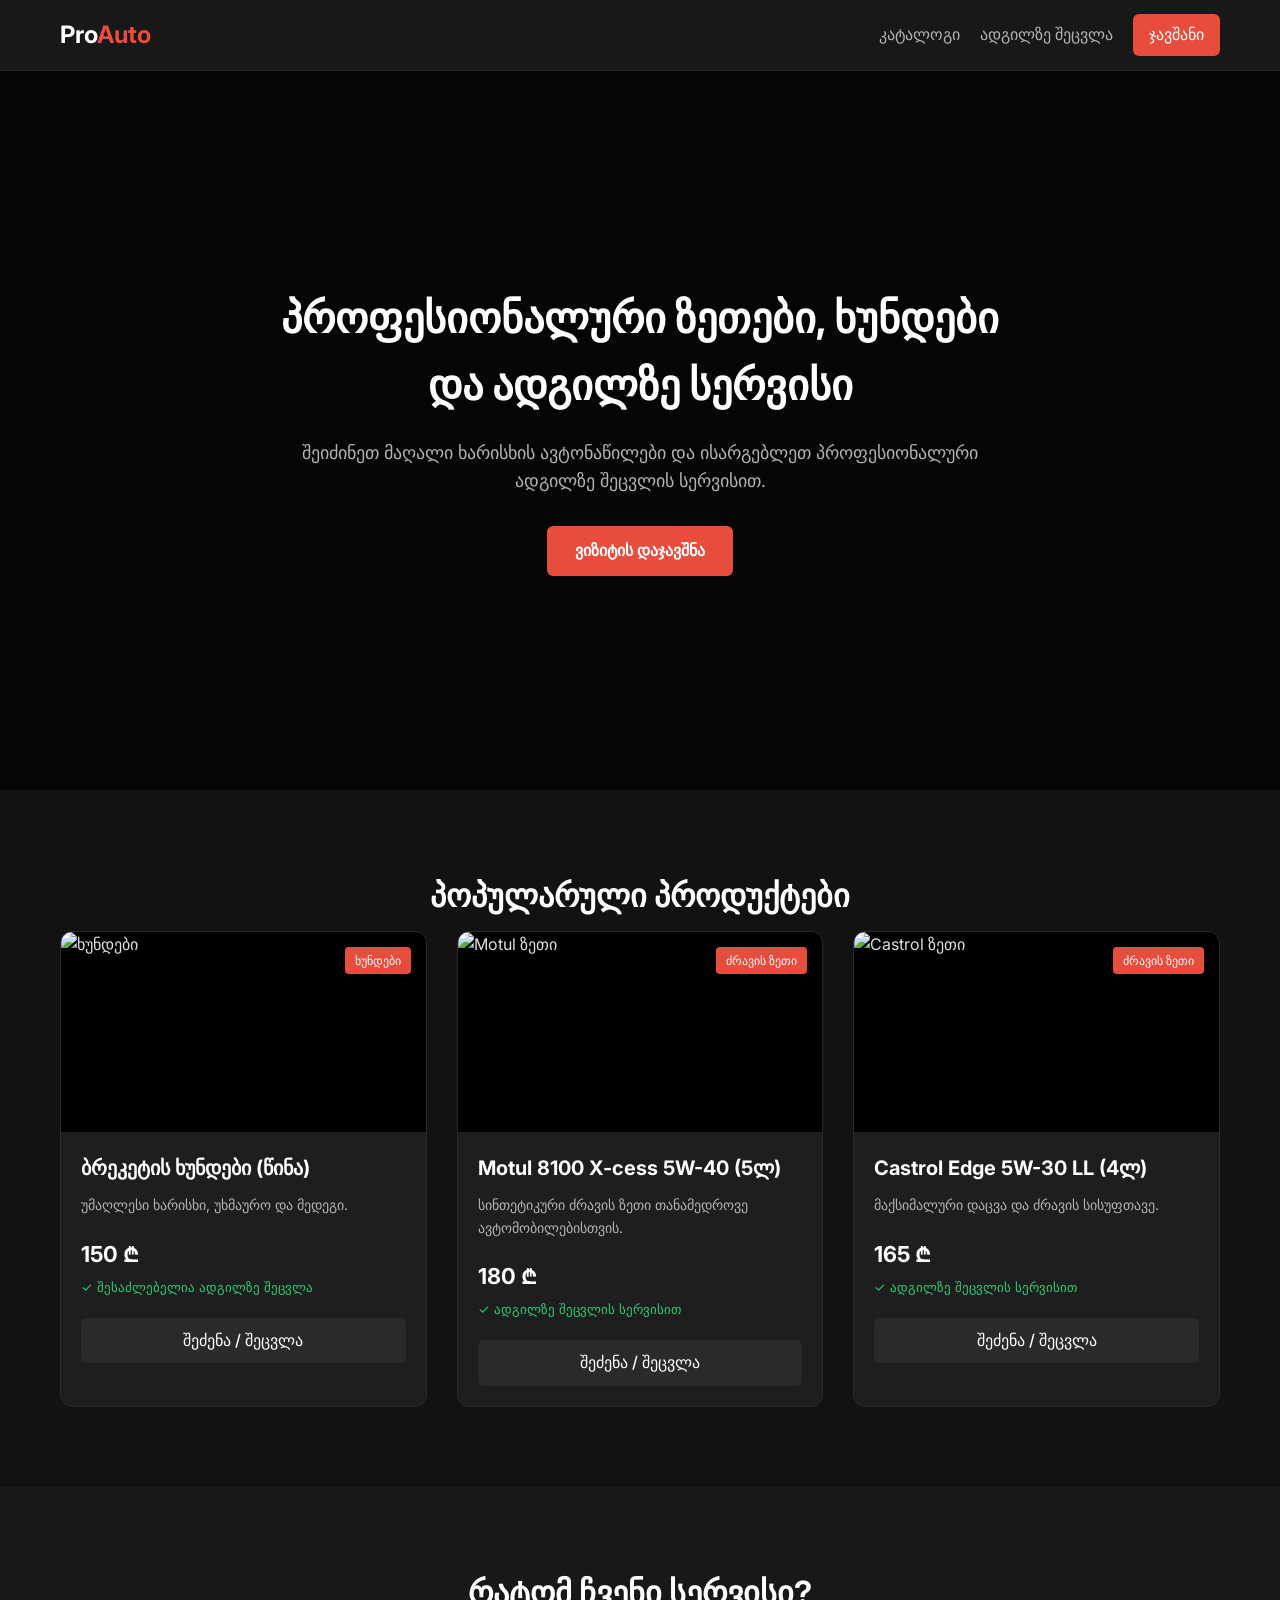
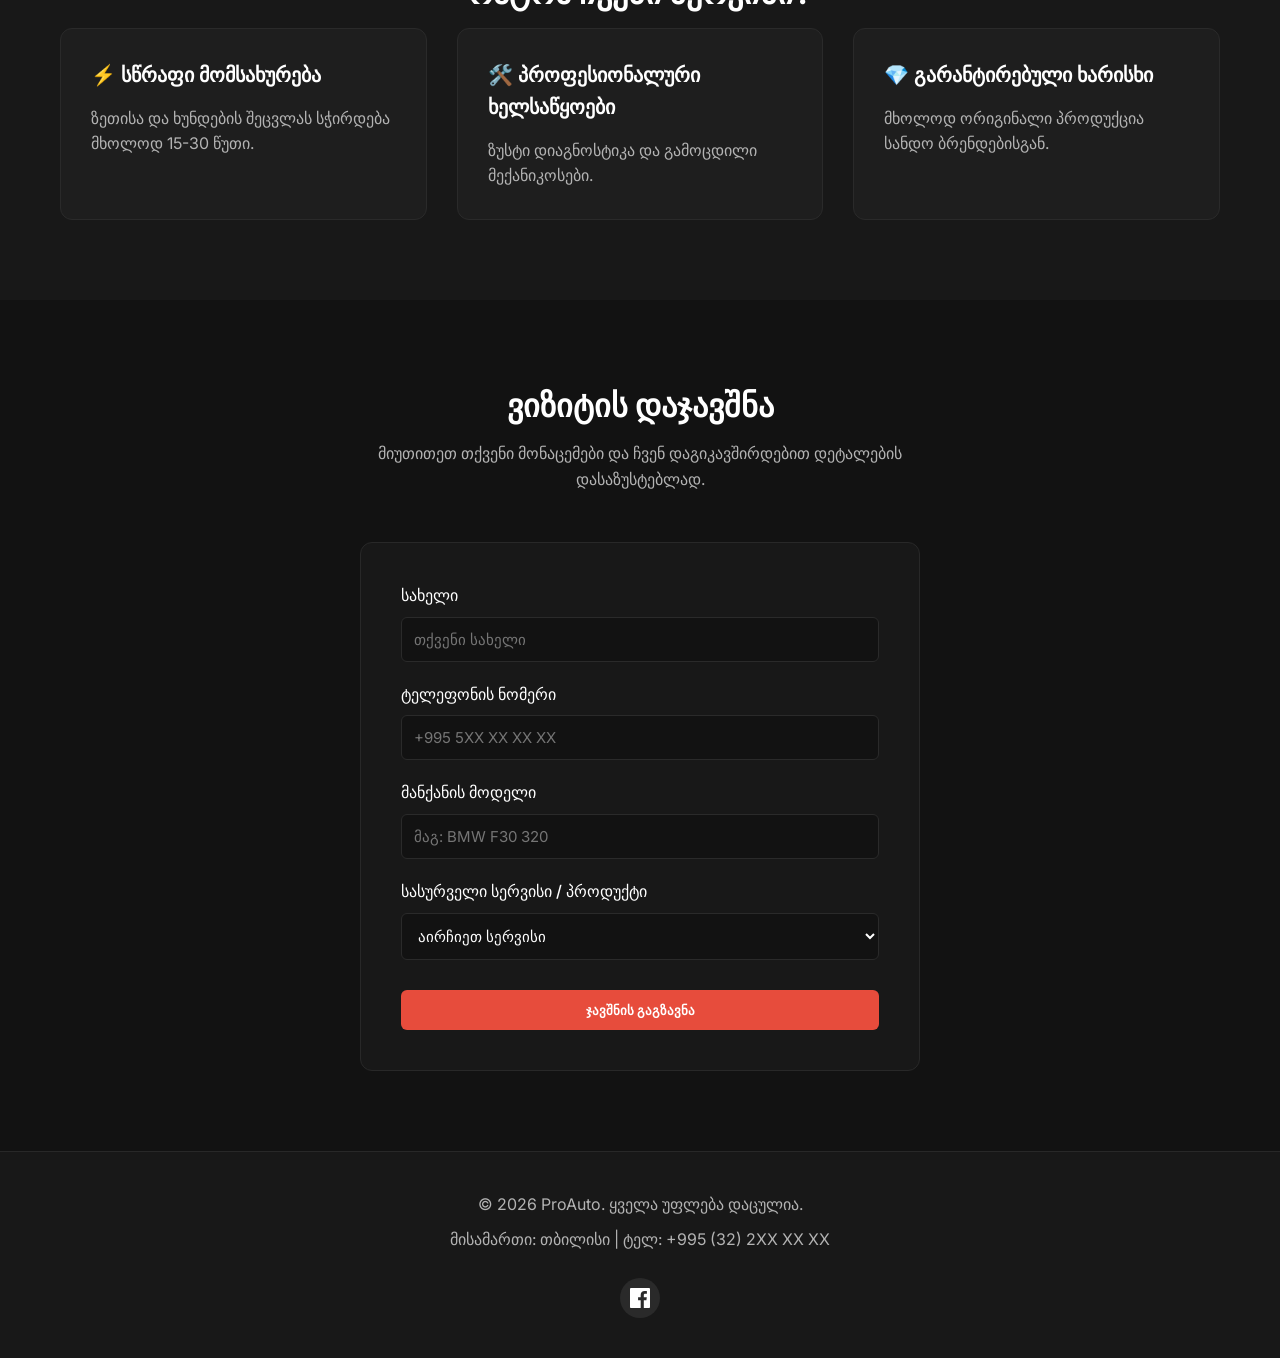
==== index.html @ 10220c38 "Add files via upload" ====
<!DOCTYPE html>
<html lang="ka">
<head>
    <meta charset="UTF-8">
    <meta name="viewport" content="width=device-width, initial-scale=1.0">
    <title>ProAuto - ავტონაწილები და ადგილზე სერვისი</title>
    <link rel="stylesheet" href="style.css">
    <link href="https://fonts.googleapis.com/css2?family=Inter:wght@400;500;700&display=swap" rel="stylesheet">
</head>
<body>

    <!-- ჰედერი -->
    <header class="header">
        <div class="container nav-container">
            <a href="#" class="logo">Pro<span>Auto</span></a>
            <nav class="nav">
                <a href="#shop">კატალოგი</a>
                <a href="#services">ადგილზე შეცვლა</a>
                <a href="#booking" class="btn-nav">ჯავშანი</a>
            </nav>
        </div>
    </header>

    <!-- მთავარი ბანერი -->
    <section class="hero">
        <div class="container hero-content">
            <h1>პროფესიონალური ზეთები, ხუნდები და ადგილზე სერვისი</h1>
            <p>შეიძინეთ მაღალი ხარისხის ავტონაწილები და ისარგებლეთ პროფესიონალური ადგილზე შეცვლის სერვისით.</p>
            <a href="#booking" class="btn-primary">ვიზიტის დაჯავშნა</a>
        </div>
    </section>

    <!-- პროდუქტების კატალოგი -->
    <section id="shop" class="section">
        <div class="container">
            <h2 class="section-title">პოპულარული პროდუქტები</h2>
            <div class="products-grid">
                
                <!-- პროდუქტი 1 -->
                <div class="product-card">
                    <div class="product-badge">ხუნდები</div>
                    <div class="product-img">
                        <img src="https://images.unsplash.com/photo-1486006920555-c77dce18193b?auto=format&fit=crop&w=600&q=80" alt="ხუნდები">
                    </div>
                    <div class="product-info">
                        <h3>ბრეკეტის ხუნდები (წინა)</h3>
                        <p class="product-desc">უმაღლესი ხარისხი, უხმაურო და მედეგი.</p>
                        <div class="price-box">
                            <span class="price">150 ₾</span>
                            <span class="service-note">✓ შესაძლებელია ადგილზე შეცვლა</span>
                        </div>
                        <a href="#booking" class="btn-card">შეძენა / შეცვლა</a>
                    </div>
                </div>

                <!-- პროდუქტი 2 -->
                <div class="product-card">
                    <div class="product-badge">ძრავის ზეთი</div>
                    <div class="product-img">
                        <img src="https://images.unsplash.com/photo-1635840620615-77983616235b?auto=format&fit=crop&w=600&q=80" alt="Motul ზეთი">
                    </div>
                    <div class="product-info">
                        <h3>Motul 8100 X-cess 5W-40 (5ლ)</h3>
                        <p class="product-desc">სინთეტიკური ძრავის ზეთი თანამედროვე ავტომობილებისთვის.</p>
                        <div class="price-box">
                            <span class="price">180 ₾</span>
                            <span class="service-note">✓ ადგილზე შეცვლის სერვისით</span>
                        </div>
                        <a href="#booking" class="btn-card">შეძენა / შეცვლა</a>
                    </div>
                </div>

                <!-- პროდუქტი 3 -->
                <div class="product-card">
                    <div class="product-badge">ძრავის ზეთი</div>
                    <div class="product-img">
                        <img src="https://images.unsplash.com/photo-1487754180451-c456f719a1fc?auto=format&fit=crop&w=600&q=80" alt="Castrol ზეთი">
                    </div>
                    <div class="product-info">
                        <h3>Castrol Edge 5W-30 LL (4ლ)</h3>
                        <p class="product-desc">მაქსიმალური დაცვა და ძრავის სისუფთავე.</p>
                        <div class="price-box">
                            <span class="price">165 ₾</span>
                            <span class="service-note">✓ ადგილზე შეცვლის სერვისით</span>
                        </div>
                        <a href="#booking" class="btn-card">შეძენა / შეცვლა</a>
                    </div>
                </div>

            </div>
        </div>
    </section>

    <!-- სერვისის უპირატესობები -->
    <section id="services" class="section dark-bg">
        <div class="container">
            <h2 class="section-title">რატომ ჩვენი სერვისი?</h2>
            <div class="features-grid">
                <div class="feature-box">
                    <h3>⚡ სწრაფი მომსახურება</h3>
                    <p>ზეთისა და ხუნდების შეცვლას სჭირდება მხოლოდ 15-30 წუთი.</p>
                </div>
                <div class="feature-box">
                    <h3>🛠️ პროფესიონალური ხელსაწყოები</h3>
                    <p>ზუსტი დიაგნოსტიკა და გამოცდილი მექანიკოსები.</p>
                </div>
                <div class="feature-box">
                    <h3>💎 გარანტირებული ხარისხი</h3>
                    <p>მხოლოდ ორიგინალი პროდუქცია სანდო ბრენდებისგან.</p>
                </div>
            </div>
        </div>
    </section>

    <!-- დაჯავშნის სექცია -->
    <section id="booking" class="section">
        <div class="container booking-container">
            <h2 class="section-title">ვიზიტის დაჯავშნა</h2>
            <p class="section-sub">მიუთითეთ თქვენი მონაცემები და ჩვენ დაგიკავშირდებით დეტალების დასაზუსტებლად.</p>
            
            <form id="bookingForm" class="booking-form" action="https://formsubmit.co/giomakaridze40@gmail.com" method="POST">
                <input type="hidden" name="_captcha" value="false">
                
                <div class="form-group">
                    <label>სახელი</label>
                    <input type="text" name="name" placeholder="თქვენი სახელი" required>
                </div>
                <div class="form-group">
                    <label>ტელეფონის ნომერი</label>
                    <input type="tel" name="phone" placeholder="+995 5XX XX XX XX" required>
                </div>
                <div class="form-group">
                    <label>მანქანის მოდელი</label>
                    <input type="text" name="car" placeholder="მაგ: BMW F30 320" required>
                </div>
                <div class="form-group">
                    <label>სასურველი სერვისი / პროდუქტი</label>
                    <select name="service" required>
                        <option value="" disabled selected>აირჩიეთ სერვისი</option>
                        <option value="ზეთის შეცვლა">ზეთის შეცვლა</option>
                        <option value="ხუნდების შეცვლა">ხუნდების შეცვლა</option>
                        <option value="ზეთი + ხუნდები">ზეთი + ხუნდები</option>
                    </select>
                </div>
                <button type="submit" class="btn-primary full-width">ჯავშნის გაგზავნა</button>
            </form>
        </div>
    </section>

    <!-- ფუტერი -->
    <footer>
        <div class="container footer-content">
            <p>&copy; 2026 ProAuto. ყველა უფლება დაცულია.</p>
            <p>მისამართი: თბილისი | ტელ: +995 (32) 2XX XX XX</p>
            
            <div class="social-links">
                <a href="https://www.facebook.com/saba.targaladze" target="_blank" class="social-icon" title="Facebook">
                    <svg xmlns="http://www.w3.org/2000/svg" width="24" height="24" viewBox="0 0 24 24" fill="currentColor">
                        <path d="M22.675 0h-21.35c-.732 0-1.325.593-1.325 1.325v21.351c0 .731.593 1.324 1.325 1.324h11.495v-9.294h-3.128v-3.622h3.128v-2.671c0-3.1 1.893-4.788 4.659-4.788 1.325 0 2.463.099 2.795.143v3.24l-1.918.001c-1.504 0-1.795.715-1.795 1.763v2.313h3.587l-.467 3.622h-3.12v9.293h6.116c.73 0 1.323-.593 1.323-1.325v-21.35c0-.732-.593-1.325-1.325-1.325z"/>
                    </svg>
                </a>
            </div>
        </div>
    </footer>

    <script src="script.js"></script>
</body>
</html>
---- style.css ----
/* ზოგადი სტილები */
* {
    margin: 0;
    padding: 0;
    box-sizing: border-box;
    font-family: 'Inter', sans-serif;
}

body {
    background-color: #121212;
    color: #e0e0e0;
    line-height: 1.6;
}

.container {
    max-width: 1200px;
    margin: 0 auto;
    padding: 0 20px;
}

/* ჰედერი */
.header {
    background: #181818;
    border-bottom: 1px solid #282828;
    position: fixed;
    width: 100%;
    top: 0;
    z-index: 1000;
}

.nav-container {
    display: flex;
    justify-content: space-between;
    align-items: center;
    height: 70px;
}

.logo {
    font-size: 24px;
    font-weight: 700;
    color: #fff;
    text-decoration: none;
}

.logo span {
    color: #e74c3c;
}

.nav {
    display: flex;
    align-items: center;
    gap: 20px;
}

.nav a {
    color: #b3b3b3;
    text-decoration: none;
    font-weight: 500;
    transition: color 0.3s;
}

.nav a:hover {
    color: #fff;
}

.btn-nav {
    background: #e74c3c;
    color: #fff !important;
    padding: 8px 16px;
    border-radius: 6px;
}

/* ჰიურო (ბანერი) */
.hero {
    background: linear-gradient(rgba(0,0,0,0.7), rgba(0,0,0,0.7)), url('https://images.unsplash.com/photo-1486006920555-c77dce18193b?auto=format&fit=crop&w=1920&q=80') no-repeat center center/cover;
    height: 80vh;
    display: flex;
    align-items: center;
    text-align: center;
    margin-top: 70px;
}

.hero-content {
    max-width: 800px;
}

.hero h1 {
    font-size: 42px;
    color: #fff;
    margin-bottom: 20px;
}

.hero p {
    font-size: 18px;
    color: #b3b3b3;
    margin-bottom: 30px;
}

.btn-primary {
    display: inline-block;
    background: #e74c3c;
    color: #fff;
    padding: 12px 28px;
    border-radius: 6px;
    text-decoration: none;
    font-weight: 600;
    transition: background 0.3s;
    border: none;
    cursor: pointer;
}

.btn-primary:hover {
    background: #c0392b;
}

/* სექციები და კატალოგი */
.section {
    padding: 80px 0;
}

.dark-bg {
    background: #181818;
}

.section-title {
    text-align: center;
    font-size: 32px;
    color: #fff;
    margin-bottom: 10px;
}

.section-sub {
    text-align: center;
    color: #b3b3b3;
    margin-bottom: 50px;
}

.products-grid {
    display: grid;
    grid-template-columns: repeat(auto-fit, minmax(300px, 1fr));
    gap: 30px;
}

.product-card {
    background: #1e1e1e;
    border-radius: 12px;
    overflow: hidden;
    position: relative;
    border: 1px solid #2a2a2a;
    transition: transform 0.3s;
}

.product-card:hover {
    transform: translateY(-5px);
}

.product-badge {
    position: absolute;
    top: 15px;
    right: 15px;
    background: #e74c3c;
    color: #fff;
    padding: 4px 10px;
    font-size: 12px;
    border-radius: 4px;
    z-index: 10;
}

.product-img {
    height: 200px;
    overflow: hidden;
    background: #000;
}

.product-img img {
    width: 100%;
    height: 100%;
    object-fit: cover;
}

.product-info {
    padding: 20px;
}

.product-info h3 {
    font-size: 20px;
    color: #fff;
    margin-bottom: 10px;
}

.product-desc {
    color: #b3b3b3;
    font-size: 14px;
    margin-bottom: 20px;
}

.price-box {
    display: flex;
    flex-direction: column;
    gap: 5px;
    margin-bottom: 20px;
}

.price {
    font-size: 22px;
    font-weight: 700;
    color: #fff;
}

.service-note {
    font-size: 13px;
    color: #2ecc71;
}

.btn-card {
    display: block;
    text-align: center;
    background: #2a2a2a;
    color: #fff;
    padding: 10px;
    border-radius: 6px;
    text-decoration: none;
    font-weight: 500;
    transition: background 0.3s;
}

.btn-card:hover {
    background: #e74c3c;
}

/* სერვისების უპირატესობები */
.features-grid {
    display: grid;
    grid-template-columns: repeat(auto-fit, minmax(280px, 1fr));
    gap: 30px;
}

.feature-box {
    background: #1e1e1e;
    padding: 30px;
    border-radius: 12px;
    border: 1px solid #2a2a2a;
}

.feature-box h3 {
    color: #fff;
    margin-bottom: 15px;
    font-size: 20px;
}

.feature-box p {
    color: #b3b3b3;
}

/* დაჯავშნის ფორმა */
.booking-container {
    max-width: 600px;
}

.booking-form {
    background: #181818;
    padding: 40px;
    border-radius: 12px;
    border: 1px solid #282828;
}

.form-group {
    margin-bottom: 20px;
}

.form-group label {
    display: block;
    margin-bottom: 8px;
    color: #fff;
    font-weight: 500;
}

.form-group input, .form-group select {
    width: 100%;
    padding: 12px;
    background: #121212;
    border: 1px solid #2a2a2a;
    border-radius: 6px;
    color: #fff;
    font-size: 15px;
}

.form-group input:focus, .form-group select:focus {
    outline: none;
    border-color: #e74c3c;
}

.full-width {
    width: 100%;
    margin-top: 10px;
}

/* ფუტერი და ფეისბუქის ლოგო */
footer {
    background: #181818;
    border-top: 1px solid #282828;
    padding: 40px 0;
    text-align: center;
}

.footer-content {
    display: flex;
    flex-direction: column;
    align-items: center;
    gap: 10px;
    color: #b3b3b3;
}

.social-links {
    margin-top: 15px;
    display: flex;
    justify-content: center;
    align-items: center;
}

.social-icon {
    display: inline-flex;
    justify-content: center;
    align-items: center;
    width: 40px;
    height: 40px;
    background: #2a2a2a;
    color: #fff;
    border-radius: 50%;
    transition: background 0.3s, transform 0.3s, color 0.3s;
}

.social-icon svg {
    width: 20px;
    height: 20px;
}

.social-icon:hover {
    background: #1877f2;
    color: #fff;
    transform: translateY(-3px);
}
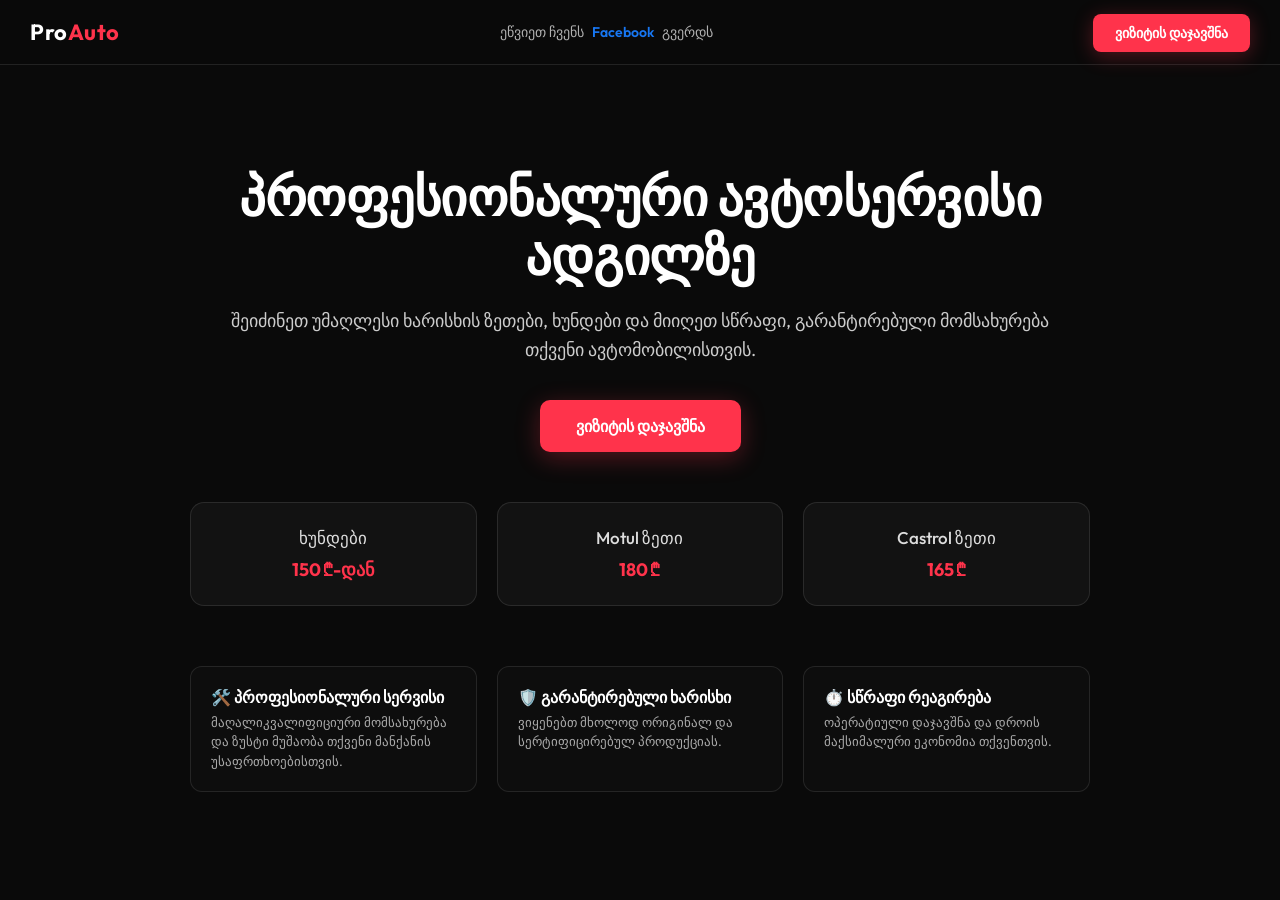
==== commit accd2b6d: "Add files via upload" ====
--- a/index.html
+++ b/index.html
@@ -3,166 +3,202 @@
 <head>
     <meta charset="UTF-8">
     <meta name="viewport" content="width=device-width, initial-scale=1.0">
-    <title>ProAuto - ავტონაწილები და ადგილზე სერვისი</title>
-    <link rel="stylesheet" href="style.css">
-    <link href="https://fonts.googleapis.com/css2?family=Inter:wght@400;500;700&display=swap" rel="stylesheet">
+    <title>ProAuto - პროფესიონალური ავტოსერვისი</title>
+    <link href="https://fonts.googleapis.com/css2?family=Outfit:wght@400;500;600;700&display=swap" rel="stylesheet">
+    <style>
+        :root { 
+            --primary: #ff334b; 
+            --primary-glow: rgba(255, 51, 75, 0.3);
+            --dark: #0a0a0a; 
+            --surface: rgba(20, 20, 20, 0.85);
+            --border: rgba(255, 255, 255, 0.1); 
+        }
+        
+        * { box-sizing: border-box; margin: 0; padding: 0; }
+        body { font-family: 'Outfit', sans-serif; background: var(--dark); color: #fff; overflow-x: hidden; }
+        
+        /* ჰედერი */
+        .header { 
+            background: rgba(10, 10, 10, 0.85); 
+            backdrop-filter: blur(12px); 
+            border-bottom: 1px solid var(--border); 
+            padding: 18px 0; 
+            position: fixed; 
+            top: 0; 
+            left: 0; 
+            width: 100%; 
+            z-index: 1000; 
+        }
+        .nav-container { max-width: 1280px; margin: 0 auto; padding: 0 30px; display: flex; justify-content: space-between; align-items: center; }
+        
+        .logo { font-size: 22px; font-weight: 700; color: #fff; text-decoration: none; letter-spacing: 0.5px; }
+        .logo span { color: var(--primary); }
+        
+        .fb-link { 
+            color: #b0b0b0; 
+            text-decoration: none; 
+            font-size: 14px; 
+            font-weight: 500; 
+            transition: color 0.2s ease; 
+            display: flex; 
+            align-items: center; 
+            gap: 8px; 
+        }
+        .fb-link:hover { color: #fff; }
+        .fb-link span { color: #1877f2; font-weight: 600; }
+
+        .btn-nav { 
+            background: var(--primary); 
+            color: #fff; 
+            padding: 10px 22px; 
+            border-radius: 8px; 
+            text-decoration: none; 
+            font-weight: 600; 
+            font-size: 14px; 
+            transition: all 0.25s ease; 
+            box-shadow: 0 4px 20px var(--primary-glow);
+        }
+        .btn-nav:hover { background: #e0283c; transform: translateY(-1px); }
+
+        /* მთავარი ეკრანი */
+        .hero { 
+            background: linear-gradient(135deg, rgba(10,10,10,0.75), rgba(10,10,10,0.55)), url('https://images.unsplash.com/photo-1542362567-b07e54358753?auto=format&fit=crop&w=1920&q=85'); 
+            background-size: cover; 
+            background-position: center; 
+            min-height: 100vh; 
+            display: flex; 
+            flex-direction: column;
+            justify-content: center;
+            align-items: center;
+            text-align: center;
+            padding: 140px 20px 80px;
+        }
+        .hero-content { max-width: 850px; margin-bottom: 50px; }
+        .hero-content h1 { font-size: 52px; font-weight: 700; margin: 0 0 20px; line-height: 1.15; letter-spacing: -0.5px; }
+        .hero-content p { color: #cccccc; font-size: 18px; margin-bottom: 35px; line-height: 1.6; }
+        
+        .hero-btn { 
+            background: var(--primary); 
+            color: #fff; 
+            padding: 16px 36px; 
+            border-radius: 10px; 
+            text-decoration: none; 
+            font-size: 16px; 
+            font-weight: 600; 
+            transition: all 0.25s ease; 
+            display: inline-block;
+            box-shadow: 0 6px 25px var(--primary-glow);
+        }
+        .hero-btn:hover { background: #e0283c; transform: translateY(-2px); }
+
+        /* კატეგორიების ბლოკი */
+        .categories {
+            display: grid;
+            grid-template-columns: repeat(3, 1fr);
+            gap: 20px;
+            max-width: 900px;
+            width: 100%;
+            margin-bottom: 60px;
+        }
+        .category-card {
+            background: var(--surface);
+            border: 1px solid var(--border);
+            border-radius: 14px;
+            padding: 24px;
+            text-align: center;
+            backdrop-filter: blur(10px);
+            transition: all 0.3s ease;
+        }
+        .category-card:hover {
+            transform: translateY(-6px);
+            border-color: rgba(255, 51, 75, 0.4);
+            box-shadow: 0 10px 30px rgba(0,0,0,0.5);
+        }
+        .category-card h3 { margin: 0 0 10px; font-size: 17px; font-weight: 500; color: #ddd; }
+        .category-card span { color: var(--primary); font-weight: 700; font-size: 18px; }
+
+        /* უპირატესობების სექცია (შეცვლილი ტექსტებით) */
+        .features {
+            display: grid;
+            grid-template-columns: repeat(3, 1fr);
+            gap: 20px;
+            max-width: 900px;
+            width: 100%;
+            text-align: left;
+        }
+        .feature-box {
+            background: rgba(15, 15, 15, 0.6);
+            border: 1px solid var(--border);
+            padding: 20px;
+            border-radius: 12px;
+        }
+        .feature-box h4 { font-size: 16px; margin-bottom: 6px; color: #fff; }
+        .feature-box p { font-size: 13px; color: #aaa; line-height: 1.5; }
+
+        @media (max-width: 850px) {
+            .categories, .features { grid-template-columns: 1fr; max-width: 400px; }
+            .hero-content h1 { font-size: 36px; }
+            .fb-link { display: none; }
+        }
+    </style>
 </head>
 <body>
 
     <!-- ჰედერი -->
     <header class="header">
-        <div class="container nav-container">
-            <a href="#" class="logo">Pro<span>Auto</span></a>
-            <nav class="nav">
-                <a href="#shop">კატალოგი</a>
-                <a href="#services">ადგილზე შეცვლა</a>
-                <a href="#booking" class="btn-nav">ჯავშანი</a>
+        <div class="nav-container">
+            <a href="index.html" class="logo">Pro<span>Auto</span></a>
+            
+            <a href="https://www.facebook.com/saba.targaladze" target="_blank" class="fb-link">
+                ეწვიეთ ჩვენს <span>Facebook</span> გვერდს
+            </a>
+
+            <nav class="nav-links">
+                <a href="booking.html" class="btn-nav">ვიზიტის დაჯავშნა</a>
             </nav>
         </div>
     </header>
 
-    <!-- მთავარი ბანერი -->
+    <!-- მთავარი ბანერი და კატეგორიები -->
     <section class="hero">
-        <div class="container hero-content">
-            <h1>პროფესიონალური ზეთები, ხუნდები და ადგილზე სერვისი</h1>
-            <p>შეიძინეთ მაღალი ხარისხის ავტონაწილები და ისარგებლეთ პროფესიონალური ადგილზე შეცვლის სერვისით.</p>
-            <a href="#booking" class="btn-primary">ვიზიტის დაჯავშნა</a>
+        <div class="hero-content">
+            <h1>პროფესიონალური ავტოსერვისი ადგილზე</h1>
+            <p>შეიძინეთ უმაღლესი ხარისხის ზეთები, ხუნდები და მიიღეთ სწრაფი, გარანტირებული მომსახურება თქვენი ავტომობილისთვის.</p>
+            <a href="booking.html" class="hero-btn">ვიზიტის დაჯავშნა</a>
+        </div>
+
+        <!-- პროდუქტების კატეგორიები -->
+        <div class="categories">
+            <div class="category-card">
+                <h3>ხუნდები</h3>
+                <span>150 ₾-დან</span>
+            </div>
+            <div class="category-card">
+                <h3>Motul ზეთი</h3>
+                <span>180 ₾</span>
+            </div>
+            <div class="category-card">
+                <h3>Castrol ზეთი</h3>
+                <span>165 ₾</span>
+            </div>
+        </div>
+
+        <!-- განახლებული უპირატესობების სექცია -->
+        <div class="features">
+            <div class="feature-box">
+                <h4>🛠️ პროფესიონალური სერვისი</h4>
+                <p>მაღალიკვალიფიციური მომსახურება და ზუსტი მუშაობა თქვენი მანქანის უსაფრთხოებისთვის.</p>
+            </div>
+            <div class="feature-box">
+                <h4>🛡️ გარანტირებული ხარისხი</h4>
+                <p>ვიყენებთ მხოლოდ ორიგინალ და სერტიფიცირებულ პროდუქციას.</p>
+            </div>
+            <div class="feature-box">
+                <h4>⏱️ სწრაფი რეაგირება</h4>
+                <p>ოპერატიული დაჯავშნა და დროის მაქსიმალური ეკონომია თქვენთვის.</p>
+            </div>
         </div>
     </section>
 
-    <!-- პროდუქტების კატალოგი -->
-    <section id="shop" class="section">
-        <div class="container">
-            <h2 class="section-title">პოპულარული პროდუქტები</h2>
-            <div class="products-grid">
-                
-                <!-- პროდუქტი 1 -->
-                <div class="product-card">
-                    <div class="product-badge">ხუნდები</div>
-                    <div class="product-img">
-                        <img src="https://images.unsplash.com/photo-1486006920555-c77dce18193b?auto=format&fit=crop&w=600&q=80" alt="ხუნდები">
-                    </div>
-                    <div class="product-info">
-                        <h3>ბრეკეტის ხუნდები (წინა)</h3>
-                        <p class="product-desc">უმაღლესი ხარისხი, უხმაურო და მედეგი.</p>
-                        <div class="price-box">
-                            <span class="price">150 ₾</span>
-                            <span class="service-note">✓ შესაძლებელია ადგილზე შეცვლა</span>
-                        </div>
-                        <a href="#booking" class="btn-card">შეძენა / შეცვლა</a>
-                    </div>
-                </div>
-
-                <!-- პროდუქტი 2 -->
-                <div class="product-card">
-                    <div class="product-badge">ძრავის ზეთი</div>
-                    <div class="product-img">
-                        <img src="https://images.unsplash.com/photo-1635840620615-77983616235b?auto=format&fit=crop&w=600&q=80" alt="Motul ზეთი">
-                    </div>
-                    <div class="product-info">
-                        <h3>Motul 8100 X-cess 5W-40 (5ლ)</h3>
-                        <p class="product-desc">სინთეტიკური ძრავის ზეთი თანამედროვე ავტომობილებისთვის.</p>
-                        <div class="price-box">
-                            <span class="price">180 ₾</span>
-                            <span class="service-note">✓ ადგილზე შეცვლის სერვისით</span>
-                        </div>
-                        <a href="#booking" class="btn-card">შეძენა / შეცვლა</a>
-                    </div>
-                </div>
-
-                <!-- პროდუქტი 3 -->
-                <div class="product-card">
-                    <div class="product-badge">ძრავის ზეთი</div>
-                    <div class="product-img">
-                        <img src="https://images.unsplash.com/photo-1487754180451-c456f719a1fc?auto=format&fit=crop&w=600&q=80" alt="Castrol ზეთი">
-                    </div>
-                    <div class="product-info">
-                        <h3>Castrol Edge 5W-30 LL (4ლ)</h3>
-                        <p class="product-desc">მაქსიმალური დაცვა და ძრავის სისუფთავე.</p>
-                        <div class="price-box">
-                            <span class="price">165 ₾</span>
-                            <span class="service-note">✓ ადგილზე შეცვლის სერვისით</span>
-                        </div>
-                        <a href="#booking" class="btn-card">შეძენა / შეცვლა</a>
-                    </div>
-                </div>
-
-            </div>
-        </div>
-    </section>
-
-    <!-- სერვისის უპირატესობები -->
-    <section id="services" class="section dark-bg">
-        <div class="container">
-            <h2 class="section-title">რატომ ჩვენი სერვისი?</h2>
-            <div class="features-grid">
-                <div class="feature-box">
-                    <h3>⚡ სწრაფი მომსახურება</h3>
-                    <p>ზეთისა და ხუნდების შეცვლას სჭირდება მხოლოდ 15-30 წუთი.</p>
-                </div>
-                <div class="feature-box">
-                    <h3>🛠️ პროფესიონალური ხელსაწყოები</h3>
-                    <p>ზუსტი დიაგნოსტიკა და გამოცდილი მექანიკოსები.</p>
-                </div>
-                <div class="feature-box">
-                    <h3>💎 გარანტირებული ხარისხი</h3>
-                    <p>მხოლოდ ორიგინალი პროდუქცია სანდო ბრენდებისგან.</p>
-                </div>
-            </div>
-        </div>
-    </section>
-
-    <!-- დაჯავშნის სექცია -->
-    <section id="booking" class="section">
-        <div class="container booking-container">
-            <h2 class="section-title">ვიზიტის დაჯავშნა</h2>
-            <p class="section-sub">მიუთითეთ თქვენი მონაცემები და ჩვენ დაგიკავშირდებით დეტალების დასაზუსტებლად.</p>
-            
-            <form id="bookingForm" class="booking-form" action="https://formsubmit.co/giomakaridze40@gmail.com" method="POST">
-                <input type="hidden" name="_captcha" value="false">
-                
-                <div class="form-group">
-                    <label>სახელი</label>
-                    <input type="text" name="name" placeholder="თქვენი სახელი" required>
-                </div>
-                <div class="form-group">
-                    <label>ტელეფონის ნომერი</label>
-                    <input type="tel" name="phone" placeholder="+995 5XX XX XX XX" required>
-                </div>
-                <div class="form-group">
-                    <label>მანქანის მოდელი</label>
-                    <input type="text" name="car" placeholder="მაგ: BMW F30 320" required>
-                </div>
-                <div class="form-group">
-                    <label>სასურველი სერვისი / პროდუქტი</label>
-                    <select name="service" required>
-                        <option value="" disabled selected>აირჩიეთ სერვისი</option>
-                        <option value="ზეთის შეცვლა">ზეთის შეცვლა</option>
-                        <option value="ხუნდების შეცვლა">ხუნდების შეცვლა</option>
-                        <option value="ზეთი + ხუნდები">ზეთი + ხუნდები</option>
-                    </select>
-                </div>
-                <button type="submit" class="btn-primary full-width">ჯავშნის გაგზავნა</button>
-            </form>
-        </div>
-    </section>
-
-    <!-- ფუტერი -->
-    <footer>
-        <div class="container footer-content">
-            <p>&copy; 2026 ProAuto. ყველა უფლება დაცულია.</p>
-            <p>მისამართი: თბილისი | ტელ: +995 (32) 2XX XX XX</p>
-            
-            <div class="social-links">
-                <a href="https://www.facebook.com/saba.targaladze" target="_blank" class="social-icon" title="Facebook">
-                    <svg xmlns="http://www.w3.org/2000/svg" width="24" height="24" viewBox="0 0 24 24" fill="currentColor">
-                        <path d="M22.675 0h-21.35c-.732 0-1.325.593-1.325 1.325v21.351c0 .731.593 1.324 1.325 1.324h11.495v-9.294h-3.128v-3.622h3.128v-2.671c0-3.1 1.893-4.788 4.659-4.788 1.325 0 2.463.099 2.795.143v3.24l-1.918.001c-1.504 0-1.795.715-1.795 1.763v2.313h3.587l-.467 3.622h-3.12v9.293h6.116c.73 0 1.323-.593 1.323-1.325v-21.35c0-.732-.593-1.325-1.325-1.325z"/>
-                    </svg>
-                </a>
-            </div>
-        </div>
-    </footer>
-
-    <script src="script.js"></script>
 </body>
 </html>
